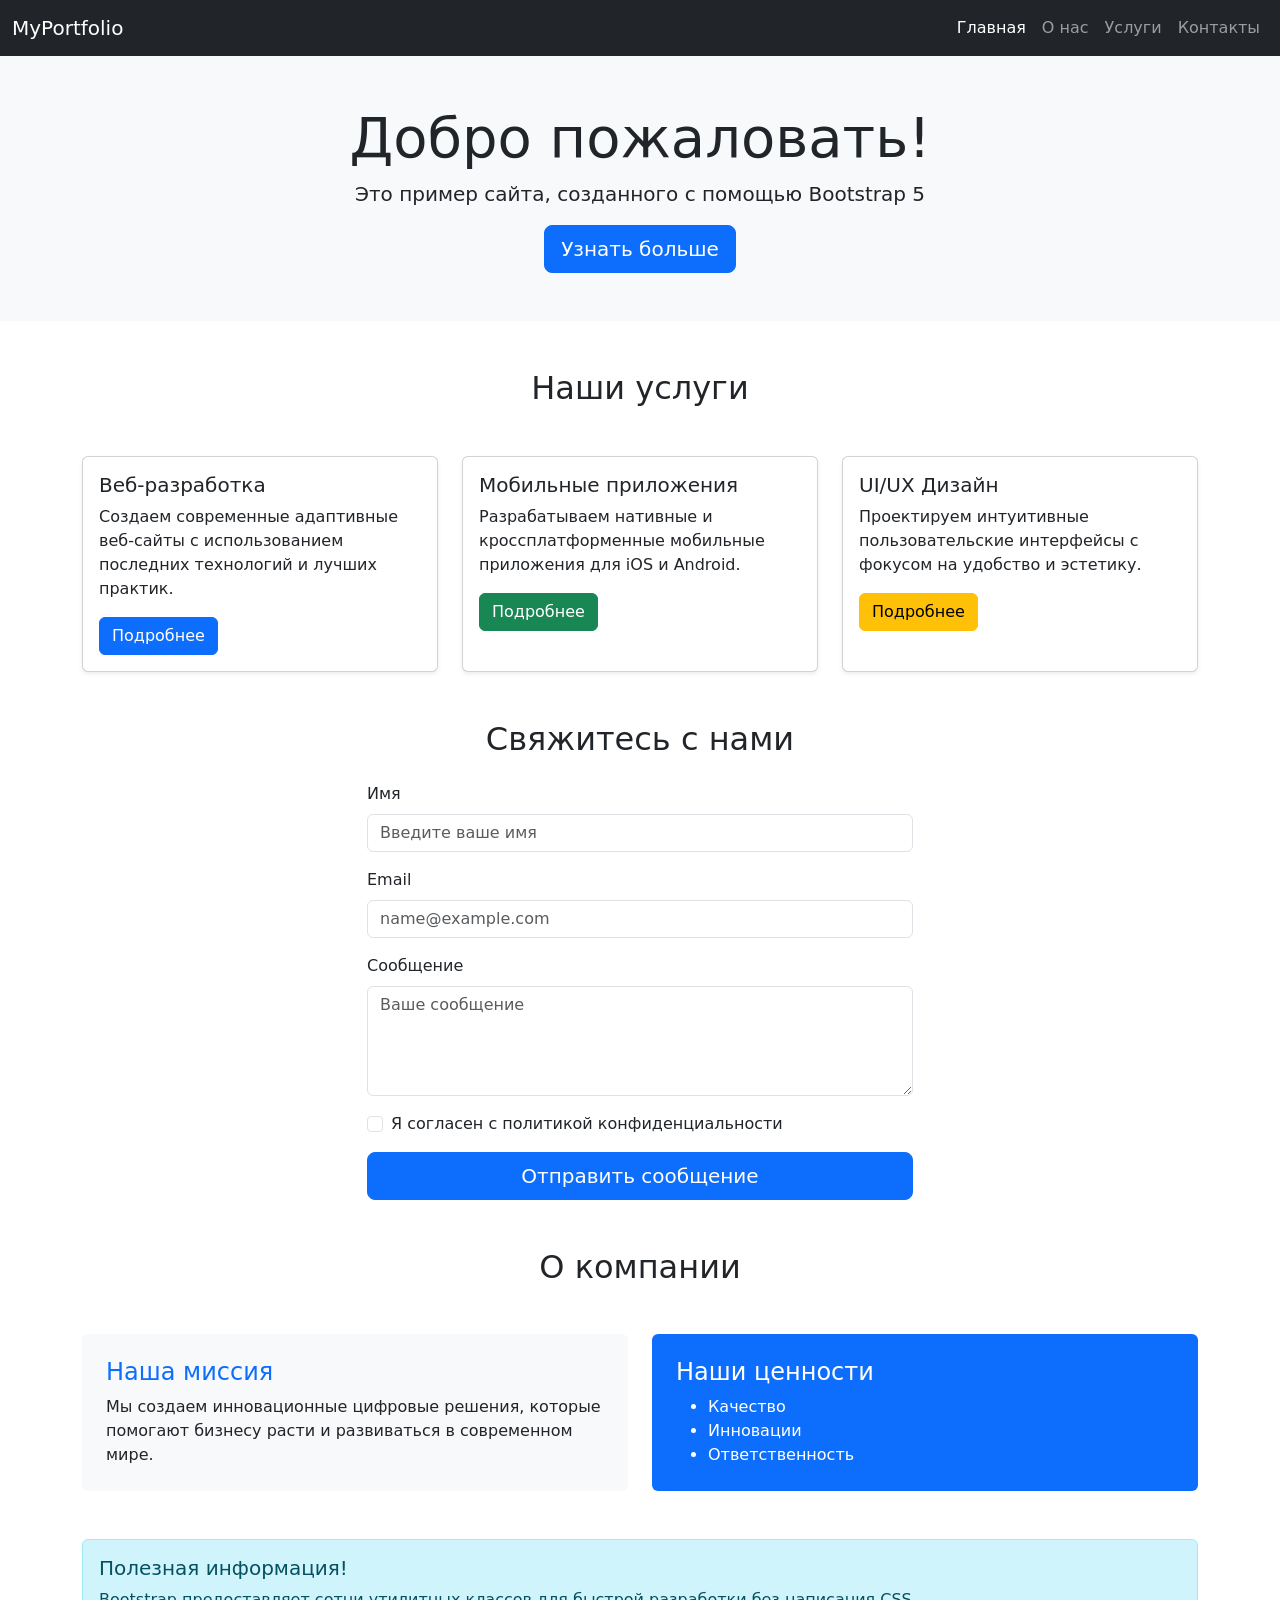
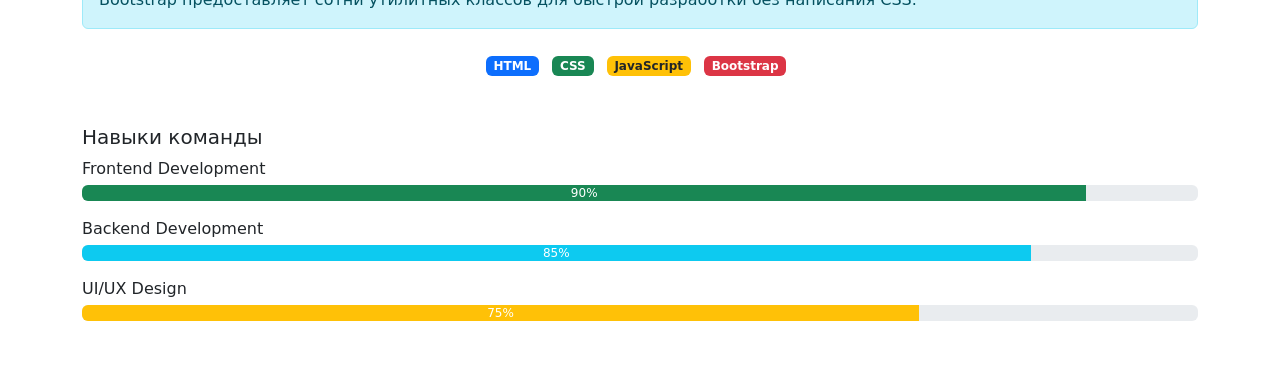
==== index.html @ 0403a4ef "Step 7: Bootstrap utility classes" ====
<!DOCTYPE html>
<html lang="ru">

<head>
    <meta charset="UTF-8">
    <meta name="viewport" content="width=device-width, initial-scale=1.0">
    <title>Bootstrap Lab - Leontev</title>
    <link href="https://cdn.jsdelivr.net/npm/bootstrap@5.3.8/dist/css/bootstrap.min.css" rel="stylesheet" integrity="sha384-
sRIl4kxILFvY47J16cr9ZwB07vP4J8+LH7qKQnuqkuIAvNWLzeN8tE5YBujZqJLB" crossorigin="anonymous" />
    <link rel="stylesheet" href="custom.css" />
</head>

<body>
    <!-- Навигационная панель -->
    <nav class="navbar navbar-expand-lg navbar-dark bg-dark">
        <div class="container-fluid">
            <a class="navbar-brand" href="#">MyPortfolio</a>
            <!-- Кнопка для мобильного меню -->
            <button class="navbar-toggler" type="button" data-bs-toggle="collapse" data-bs-target="#navbarNav"
                aria-controls="navbarNav" aria-expanded="false" aria-label="Toggle navigation">
                <span class="navbar-toggler-icon"></span>
            </button>
            <!-- Пункты меню -->
            <div class="collapse navbar-collapse" id="navbarNav">
                <ul class="navbar-nav ms-auto">
                    <li class="nav-item">
                        <a class="nav-link active" href="#home">Главная</a>
                    </li>
                    <li class="nav-item">
                        <a class="nav-link" href="#about">О нас</a>
                    </li>
                    <li class="nav-item">
                        <a class="nav-link" href="#services">Услуги</a>
                    </li>
                    <li class="nav-item">
                        <a class="nav-link" href="#contact">Контакты</a>
                    </li>
                </ul>
            </div>
        </div>
    </nav>
    <!-- Hero секция -->
    <div class="container-fluid bg-light py-5" id="home">
        <div class="container text-center">
            <h1 class="display-4">Добро пожаловать!</h1>
            <p class="lead">Это пример сайта, созданного с помощью Bootstrap 5</p>
            <button class="btn btn-primary btn-lg">Узнать больше</button>
        </div>
    </div>
    <!-- Секция с карточками -->
    <div class="container my-5" id="services">
        <h2 class="text-center mb-5">Наши услуги</h2>
        <div class="row g-4">
            <!-- Карточка 1 -->
            <div class="col-12 col-md-6 col-lg-4">
                <div class="card h-100 shadow-sm">
                    <div class="card-body">
                        <h5 class="card-title">Веб-разработка</h5>
                        <p class="card-text">
                            Создаем современные адаптивные веб-сайты с использованием
                            последних технологий и лучших практик.
                        </p>
                        <a href="#" class="btn btn-primary">Подробнее</a>
                    </div>
                </div>
            </div>
            <!-- Карточка 2 -->
            <div class="col-12 col-md-6 col-lg-4">
                <div class="card h-100 shadow-sm">
                    <div class="card-body">
                        <h5 class="card-title">Мобильные приложения</h5>
                        <p class="card-text">
                            Разрабатываем нативные и кроссплатформенные мобильные приложения
                            для iOS и Android.
                        </p>
                        <a href="#" class="btn btn-success">Подробнее</a>
                    </div>
                </div>
            </div>
            <!-- Карточка 3 -->
            <div class="col-12 col-md-6 col-lg-4">
                <div class="card h-100 shadow-sm">
                    <div class="card-body">
                        <h5 class="card-title">UI/UX Дизайн</h5>
                        <p class="card-text">
                            Проектируем интуитивные пользовательские интерфейсы с фокусом на
                            удобство и эстетику.
                        </p>
                        <a href="#" class="btn btn-warning">Подробнее</a>
                    </div>
                </div>
            </div>
        </div>
    </div>
    <!-- Секция с формой -->
    <div class="container my-5" id="contact">
        <div class="row justify-content-center">
            <div class="col-lg-6">
                <h2 class="text-center mb-4">Свяжитесь с нами</h2>
                <form id="contactForm" class="needs-validation" novalidate>
                    <!-- Имя -->
                    <div class="mb-3">
                        <label for="name" class="form-label">Имя</label>
                        <input type="text" class="form-control" id="name" placeholder="Введите ваше имя" required />
                        <div class="invalid-feedback">Пожалуйста, введите ваше имя</div>
                    </div>
                    <!-- Email -->
                    <div class="mb-3">
                        <label for="email" class="form-label">Email</label>
                        <input type="email" class="form-control" id="email" placeholder="name@example.com" required />
                        <div class="invalid-feedback">
                            Пожалуйста, введите корректный email
                        </div>
                    </div>
                    <!-- Сообщение -->
                    <div class="mb-3">
                        <label for="message" class="form-label">Сообщение</label>
                        <textarea class="form-control" id="message" rows="4" placeholder="Ваше сообщение"
                            required></textarea>
                        <div class="invalid-feedback">Пожалуйста, введите сообщение</div>
                    </div>
                    <!-- Checkbox -->
                    <div class="mb-3 form-check">
                        <input type="checkbox" class="form-check-input" id="agree" required />
                        <label class="form-check-label" for="agree">
                            Я согласен с политикой конфиденциальности
                        </label>
                        <div class="invalid-feedback">
                            Вы должны согласиться с условиями
                        </div>
                    </div>
                    <!-- Кнопка отправки -->
                    <div class="d-grid">
                        <button type="submit" class="btn btn-primary btn-lg">
                            Отправить сообщение
                        </button>
                    </div>
                </form>
            </div>
        </div>
    </div>

    <!-- Секция утилитных классов -->
    <div class="container my-5" id="about">
        <h2 class="text-center mb-5">О компании</h2>
        <!-- Отступы и выравнивание -->
        <div class="row">
            <div class="col-md-6 mb-4">
                <div class="p-4 bg-light rounded">
                    <h4 class="text-primary">Наша миссия</h4>
                    <p class="mb-0">
                        Мы создаем инновационные цифровые решения, которые помогают
                        бизнесу расти и развиваться в современном мире.
                    </p>
                </div>
            </div>
            <div class="col-md-6 mb-4">
                <div class="p-4 bg-primary text-white rounded">
                    <h4>Наши ценности</h4>
                    <ul class="mb-0">
                        <li>Качество</li>
                        <li>Инновации</li>
                        <li>Ответственность</li>
                    </ul>
                </div>
            </div>
        </div>
        <!-- Примеры утилитных классов -->
        <div class="alert alert-info mt-4" role="alert">
            <h5 class="alert-heading">Полезная информация!</h5>
            <p class="mb-0">
                Bootstrap предоставляет сотни утилитных классов для быстрой разработки
                без написания CSS.
            </p>
        </div>
        <!-- Бейджи и кнопки -->
        <div class="text-center mt-4">
            <span class="badge bg-primary me-2">HTML</span>
            <span class="badge bg-success me-2">CSS</span>
            <span class="badge bg-warning text-dark me-2">JavaScript</span>
            <span class="badge bg-danger me-2">Bootstrap</span>
        </div>
        <!-- Прогресс-бары -->
        <div class="mt-5">
            <h5>Навыки команды</h5>
            <div class="mb-3">
                <label class="mb-1">Frontend Development</label>
                <div class="progress">
                    <div class="progress-bar bg-success" role="progressbar" style="width: 90%" aria-valuenow="90"
                        aria-valuemin="0" aria-valuemax="100">
                        90%
                    </div>
                </div>
            </div>
            <div class="mb-3">
                <label class="mb-1">Backend Development</label>
                <div class="progress">
                    <div class="progress-bar bg-info" role="progressbar" style="width: 85%" aria-valuenow="85"
                        aria-valuemin="0" aria-valuemax="100">
                        85%
                    </div>
                </div>
            </div>
            <div class="mb-3">
                <label class="mb-1">UI/UX Design</label>
                <div class="progress">
                    <div class="progress-bar bg-warning" role="progressbar" style="width: 75%" aria-valuenow="75"
                        aria-valuemin="0" aria-valuemax="100">
                        75%
                    </div>
                </div>
            </div>
        </div>
    </div>

    <script src="https://cdn.jsdelivr.net/npm/bootstrap@5.3.8/dist/js/bootstrap.bundle.min.js" integrity="sha384-
FKyoEForCGlyvwx9Hj09JcYn3nv7wiPVlz7YYwJrWVcXK/BmnVDxM+D2scQbITxI" crossorigin="anonymous"></script>
    <script>
        // Валидация формы Bootstrap
        (function () {
            "use strict";
            const form = document.getElementById("contactForm");
            form.addEventListener(
                "submit",
                function (event) {
                    if (!form.checkValidity()) {
                        event.preventDefault();
                        event.stopPropagation();
                    } else {
                        event.preventDefault();
                        alert("Форма успешно отправлена!");
                        form.reset();
                        form.classList.remove("was-validated");
                    }
                    form.classList.add("was-validated");
                },
                false
            );
        })();
    </script>
</body>

</html>
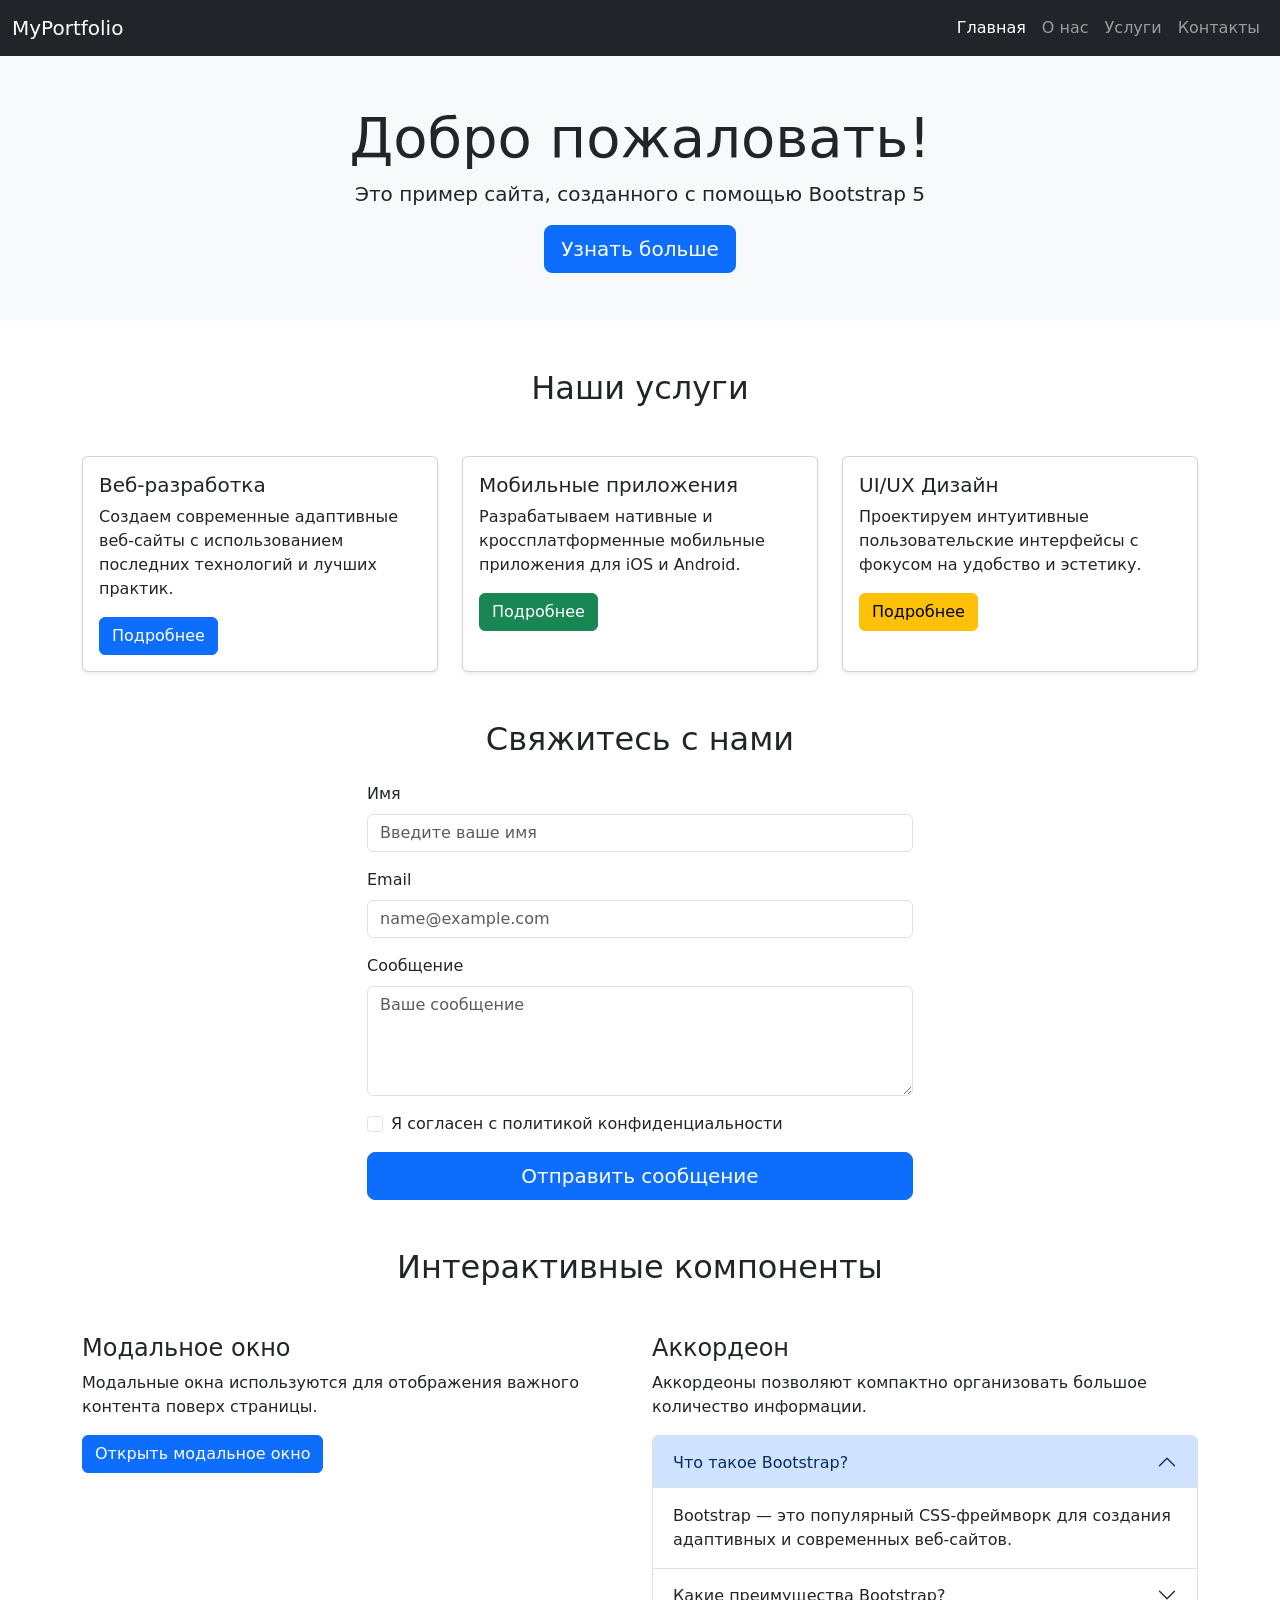
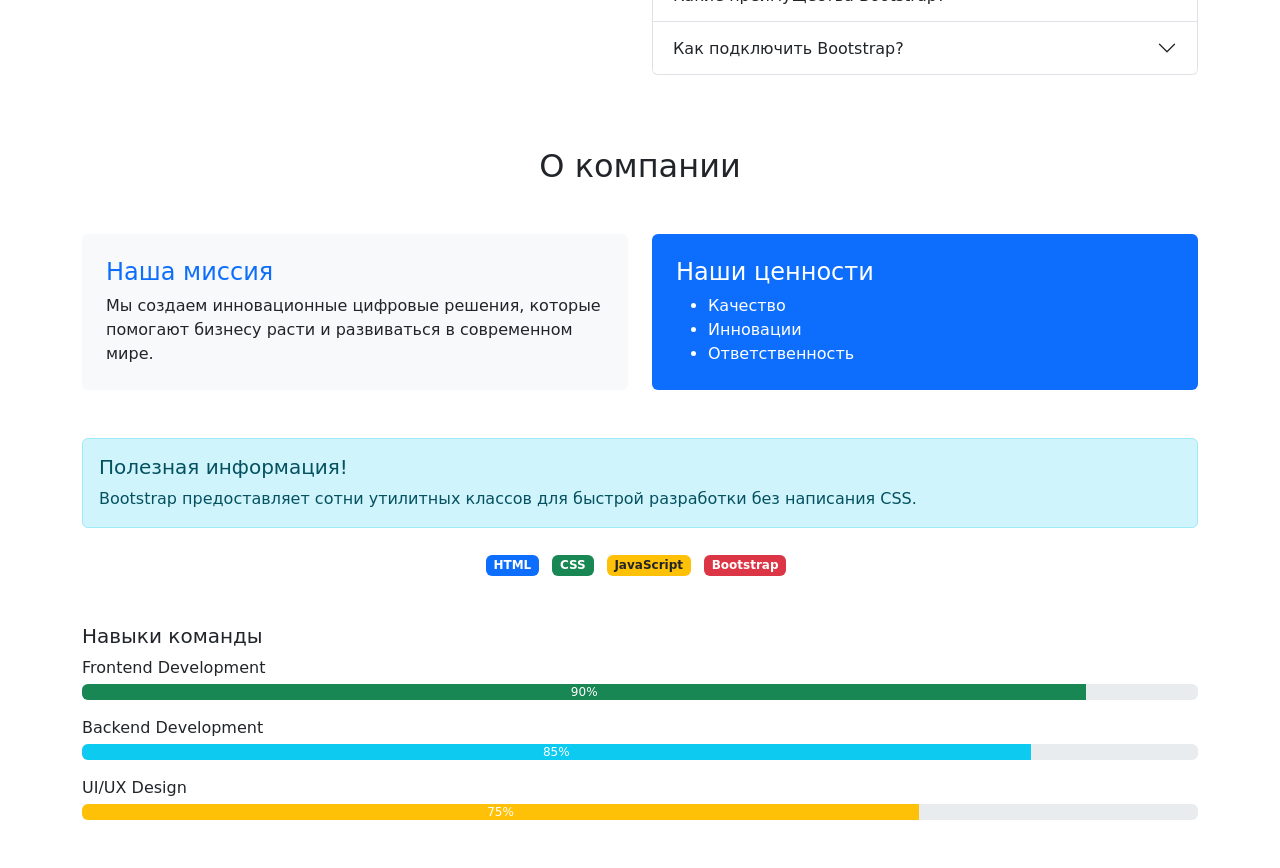
==== commit 0949fbf0: "Step 8: Bootstrap modal and accordion" ====
--- a/index.html
+++ b/index.html
@@ -140,6 +140,110 @@
         </div>
     </div>
 
+    <!-- Секция с модальным окном и аккордеоном -->
+    <div class="container my-5">
+        <h2 class="text-center mb-5">Интерактивные компоненты</h2>
+        <div class="row">
+            <!-- Модальное окно -->
+            <div class="col-md-6 mb-4">
+                <h4>Модальное окно</h4>
+                <p>
+                    Модальные окна используются для отображения важного контента поверх
+                    страницы.
+                </p>
+                <!-- Кнопка открытия модального окна -->
+                <button type="button" class="btn btn-primary" data-bs-toggle="modal" data-bs-target="#exampleModal">
+                    Открыть модальное окно
+                </button>
+                <!-- Само модальное окно -->
+                <div class="modal fade" id="exampleModal" tabindex="-1" aria-labelledby="exampleModalLabel"
+                    aria-hidden="true">
+                    <div class="modal-dialog modal-dialog-centered">
+                        <div class="modal-content">
+                            <div class="modal-header">
+                                <h5 class="modal-title" id="exampleModalLabel">
+                                    Добро пожаловать!
+                                </h5>
+                                <button type="button" class="btn-close" data-bs-dismiss="modal"
+                                    aria-label="Close"></button>
+                            </div>
+                            <div class="modal-body">
+                                Это пример модального окна Bootstrap. Здесь может быть любой
+                                контент: текст, формы, изображения.
+                            </div>
+                            <div class="modal-footer">
+                                <button type="button" class="btn btn-secondary" data-bs-dismiss="modal">
+                                    Закрыть
+                                </button>
+                                <button type="button" class="btn btn-primary">
+                                    Сохранить изменения
+                                </button>
+                            </div>
+                        </div>
+                    </div>
+                </div>
+            </div>
+            <!-- Аккордеон -->
+            <div class="col-md-6 mb-4">
+                <h4>Аккордеон</h4>
+                <p>
+                    Аккордеоны позволяют компактно организовать большое количество
+                    информации.
+                </p>
+                <div class="accordion" id="accordionExample">
+                    <!-- Элемент 1 -->
+                    <div class="accordion-item">
+                        <h2 class="accordion-header" id="headingOne">
+                            <button class="accordion-button" type="button" data-bs-toggle="collapse"
+                                data-bs-target="#collapseOne" aria-expanded="true" aria-controls="collapseOne">
+                                Что такое Bootstrap?
+                            </button>
+                        </h2>
+                        <div id="collapseOne" class="accordion-collapse collapse show" aria-labelledby="headingOne"
+                            data-bs-parent="#accordionExample">
+                            <div class="accordion-body">
+                                Bootstrap — это популярный CSS-фреймворк для создания
+                                адаптивных и современных веб-сайтов.
+                            </div>
+                        </div>
+                    </div>
+                    <!-- Элемент 2 -->
+                    <div class="accordion-item">
+                        <h2 class="accordion-header" id="headingTwo">
+                            <button class="accordion-button collapsed" type="button" data-bs-toggle="collapse"
+                                data-bs-target="#collapseTwo" aria-expanded="false" aria-controls="collapseTwo">
+                                Какие преимущества Bootstrap?
+                            </button>
+                        </h2>
+                        <div id="collapseTwo" class="accordion-collapse collapse" aria-labelledby="headingTwo"
+                            data-bs-parent="#accordionExample">
+                            <div class="accordion-body">
+                                Быстрая разработка, готовые компоненты, адаптивность,
+                                кроссбраузерность и большое сообщество разработчиков.
+                            </div>
+                        </div>
+                    </div>
+                    <!-- Элемент 3 -->
+                    <div class="accordion-item">
+                        <h2 class="accordion-header" id="headingThree">
+                            <button class="accordion-button collapsed" type="button" data-bs-toggle="collapse"
+                                data-bs-target="#collapseThree" aria-expanded="false" aria-controls="collapseThree">
+                                Как подключить Bootstrap?
+                            </button>
+                        </h2>
+                        <div id="collapseThree" class="accordion-collapse collapse" aria-labelledby="headingThree"
+                            data-bs-parent="#accordionExample">
+                            <div class="accordion-body">
+                                Bootstrap можно подключить через CDN (быстро) или установить
+                                локально через npm (для продакшн-проектов).
+                            </div>
+                        </div>
+                    </div>
+                </div>
+            </div>
+        </div>
+    </div>
+
     <!-- Секция утилитных классов -->
     <div class="container my-5" id="about">
         <h2 class="text-center mb-5">О компании</h2>
@@ -212,6 +316,7 @@
             </div>
         </div>
     </div>
+
 
     <script src="https://cdn.jsdelivr.net/npm/bootstrap@5.3.8/dist/js/bootstrap.bundle.min.js" integrity="sha384-
 FKyoEForCGlyvwx9Hj09JcYn3nv7wiPVlz7YYwJrWVcXK/BmnVDxM+D2scQbITxI" crossorigin="anonymous"></script>
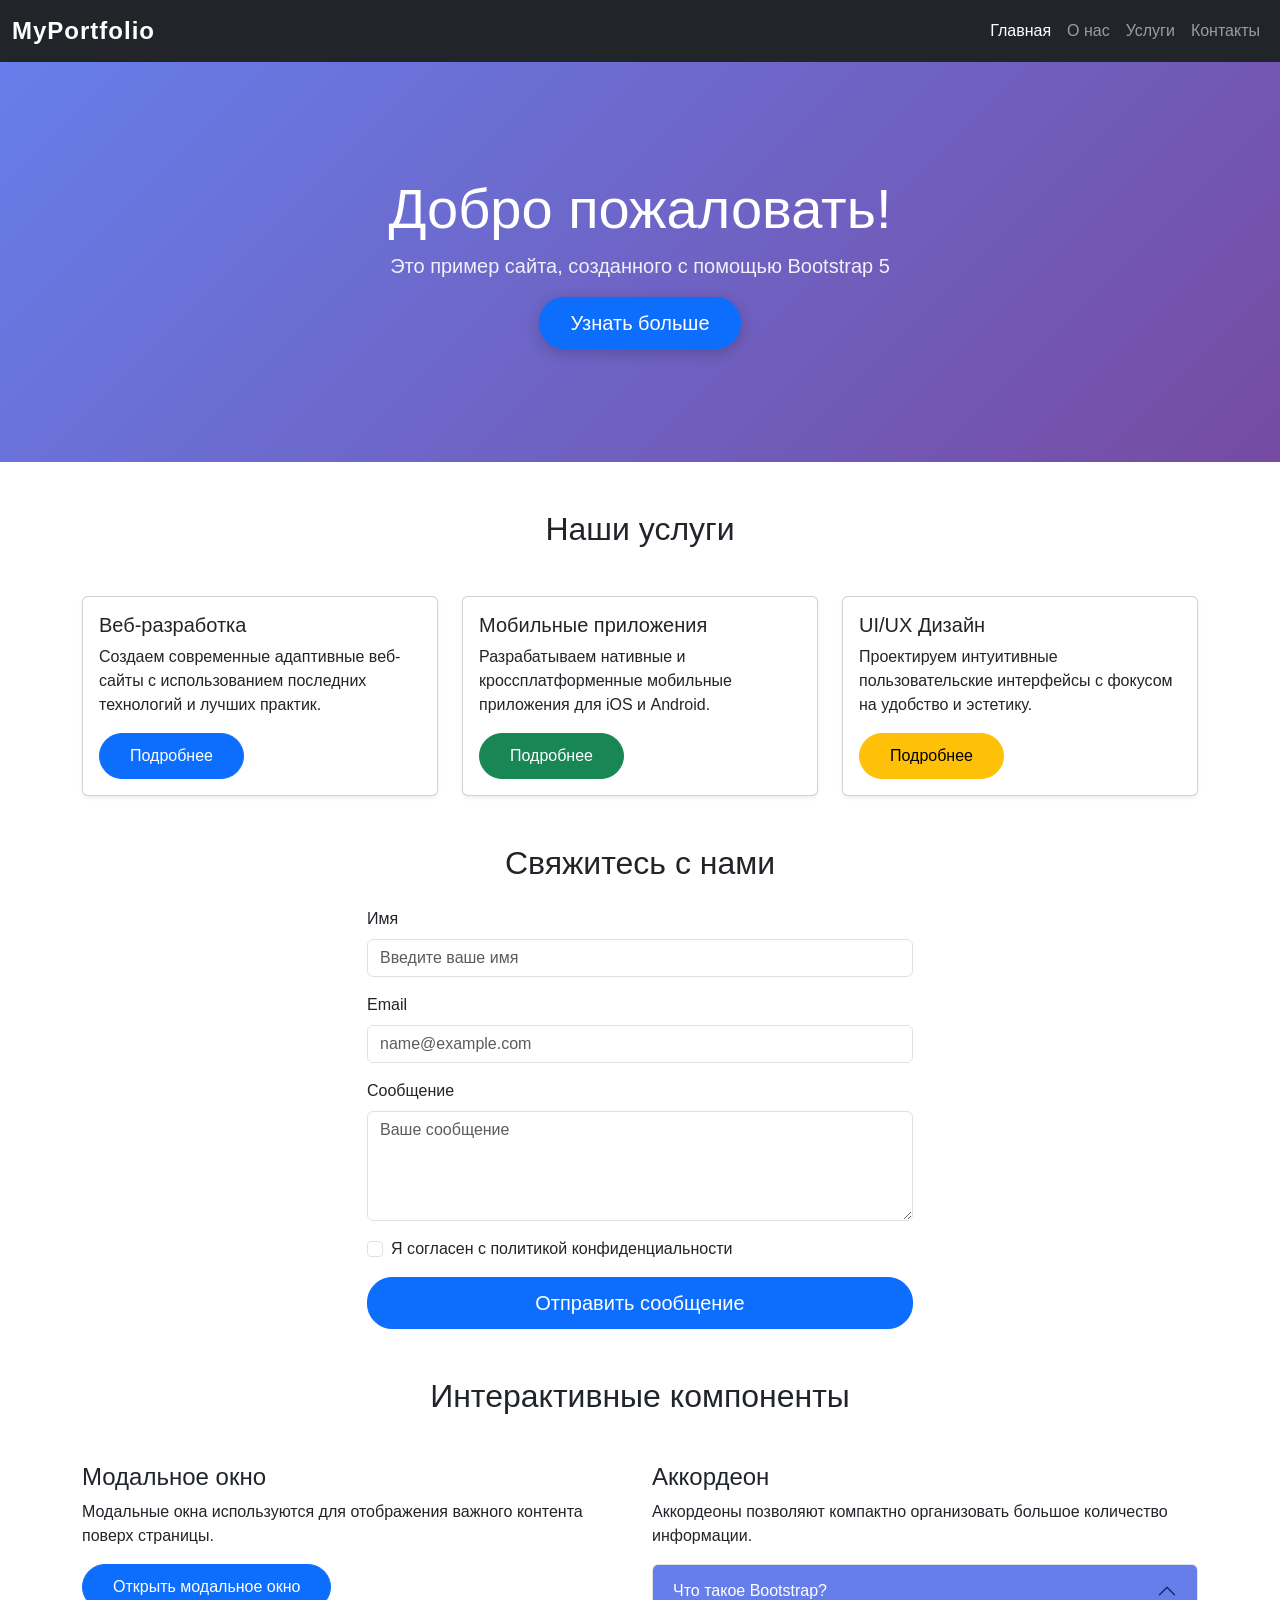
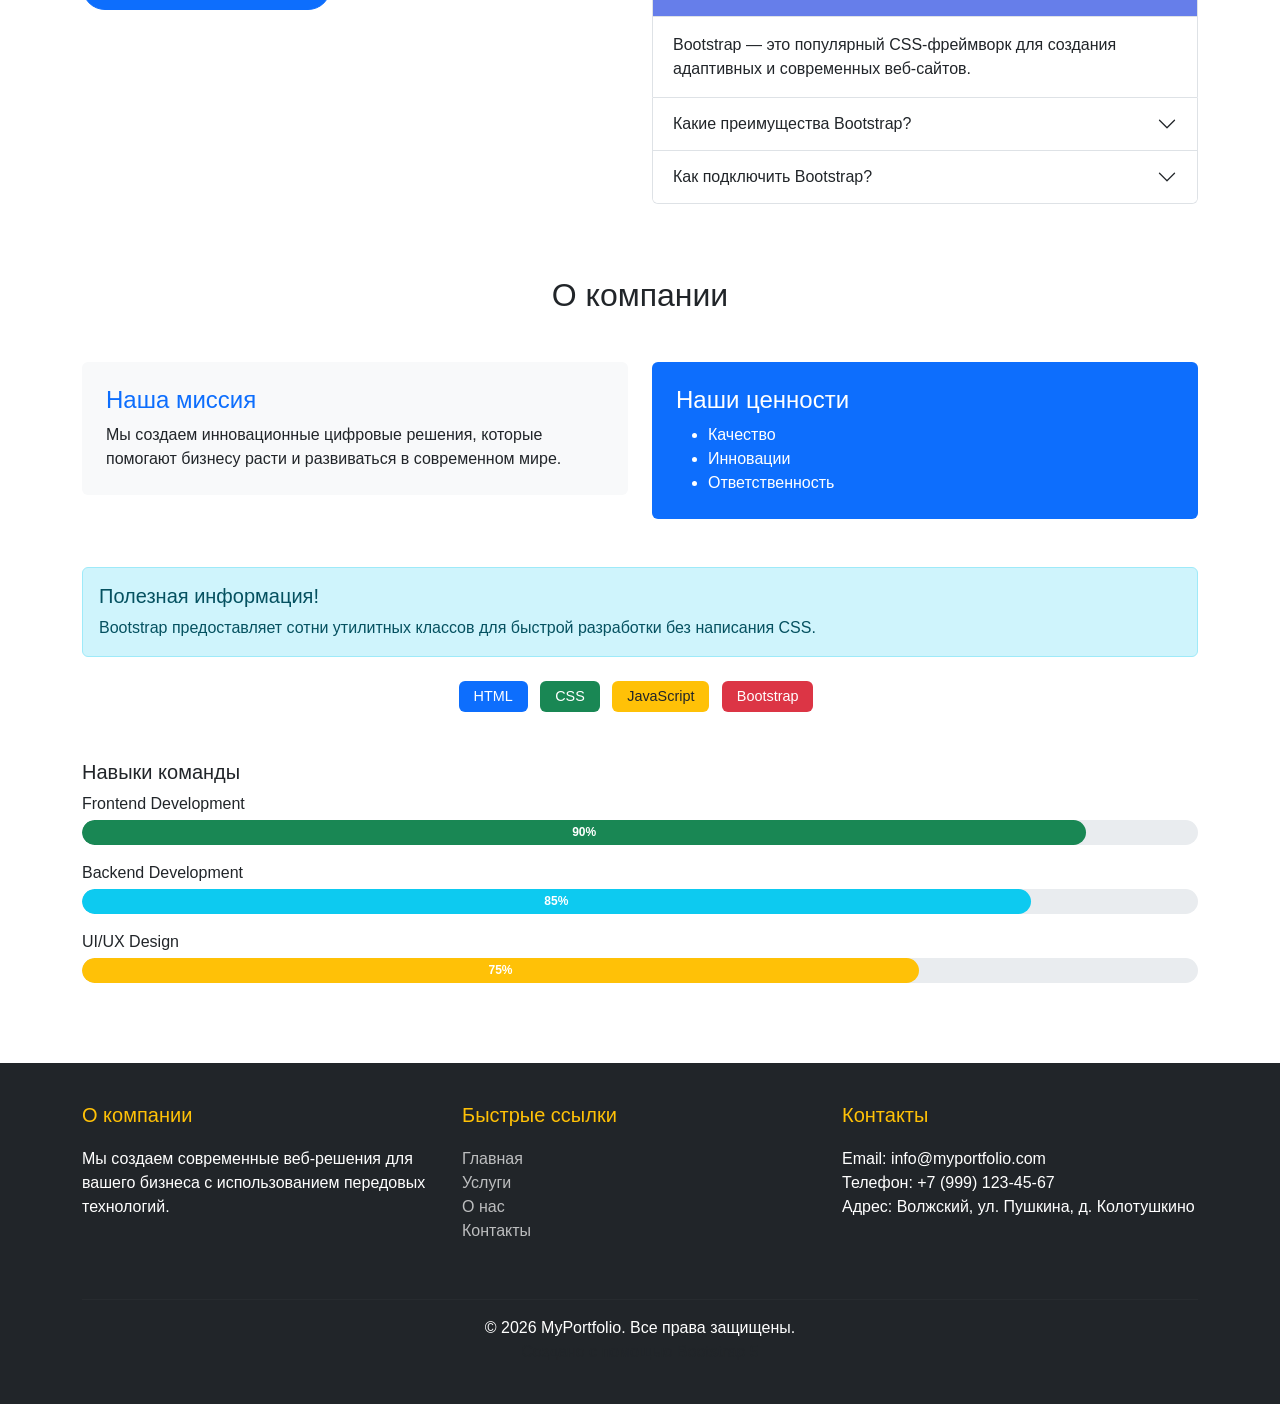
==== commit 118e9b04: "Step 9: custom CSS styles for Bootstrap" ====
--- a/index.html
+++ b/index.html
@@ -316,7 +316,42 @@
             </div>
         </div>
     </div>
-
+    <!-- Футер -->
+    <footer>
+        <div class="container">
+            <div class="row">
+                <div class="col-md-4 mb-4">
+                    <h5>О компании</h5>
+                    <p>
+                        Мы создаем современные веб-решения для вашего бизнеса с
+                        использованием передовых технологий.
+                    </p>
+                </div>
+                <div class="col-md-4 mb-4">
+                    <h5>Быстрые ссылки</h5>
+                    <ul class="list-unstyled">
+                        <li><a href="#home">Главная</a></li>
+                        <li><a href="#services">Услуги</a></li>
+                        <li><a href="#about">О нас</a></li>
+                        <li><a href="#contact">Контакты</a></li>
+                    </ul>
+                </div>
+                <div class="col-md-4 mb-4">
+                    <h5>Контакты</h5>
+                    <ul class="list-unstyled">
+                        <li>Email: info@myportfolio.com</li>
+                        <li>Телефон: +7 (999) 123-45-67</li>
+                        <li>Адрес: Волжский, ул. Пушкина, д. Колотушкино</li>
+                    </ul>
+                </div>
+            </div>
+            <hr style="border-color: rgba(255, 255, 255, 0.1)" />
+            <div class="text-center mt-3">
+                <p class="mb-0">&copy; 2026 MyPortfolio. Все права защищены.</p>
+                <p class="mb-0 text-muted">Создано с помощью Bootstrap 5</p>
+            </div>
+        </div>
+    </footer>
 
     <script src="https://cdn.jsdelivr.net/npm/bootstrap@5.3.8/dist/js/bootstrap.bundle.min.js" integrity="sha384-
 FKyoEForCGlyvwx9Hj09JcYn3nv7wiPVlz7YYwJrWVcXK/BmnVDxM+D2scQbITxI" crossorigin="anonymous"></script>
--- a/custom.css
+++ b/custom.css
@@ -0,0 +1,125 @@
+.card {
+    transition: transform 0.3s ease;
+}
+
+.card:hover {
+    transform: scale(1.05);
+}
+/* Общие стили */
+body {
+font-family: "Segoe UI", Tahoma, Geneva, Verdana, sans-serif;
+}
+/* Кастомные цвета для навбара */
+.navbar-brand {
+font-weight: bold;
+font-size: 1.5rem;
+letter-spacing: 1px;
+}
+.navbar-dark .navbar-nav .nav-link:hover {
+color: #ffc107 !important;
+transition: color 0.3s ease;
+}
+/* Улучшение Hero-секции */
+#home {
+background: linear-gradient(135deg, #667eea 0%, #764ba2 100%);
+color: white;
+min-height: 400px;
+display: flex;
+align-items: center;
+}
+#home h1 {
+color: white;
+}
+#home .lead {
+color: rgba(255, 255, 255, 0.9);
+}
+#home .btn {
+box-shadow: 0 4px 15px rgba(0, 0, 0, 0.2);
+transition: transform 0.3s ease;
+}
+#home .btn:hover {
+transform: translateY(-3px);
+box-shadow: 0 6px 20px rgba(0, 0, 0, 0.3);
+}
+/* Анимация для карточек */
+.card {
+transition: transform 0.3s ease, box-shadow 0.3s ease;
+}
+.card:hover {
+transform: translateY(-10px);
+box-shadow: 0 10px 30px rgba(0, 0, 0, 0.15) !important;
+}
+/* Стилизация кнопок */
+.btn {
+border-radius: 25px;
+padding: 10px 30px;
+font-weight: 500;
+transition: all 0.3s ease;
+}
+/* Улучшение формы */
+.form-control:focus {
+border-color: #667eea;
+box-shadow: 0 0 0 0.2rem rgba(102, 126, 234, 0.25);
+}
+/* Анимация для бейджей */
+.badge {
+padding: 8px 15px;
+font-size: 0.9rem;
+font-weight: 500;
+transition: transform 0.2s ease;
+}
+.badge:hover {
+transform: scale(1.1);
+cursor: pointer;
+}
+/* Стилизация прогресс-баров */
+.progress {
+height: 25px;
+border-radius: 15px;
+background-color: #e9ecef;
+}
+.progress-bar {
+border-radius: 15px;
+font-weight: bold;
+line-height: 25px;
+}
+/* Улучшение аккордеона */
+.accordion-button:not(.collapsed) {
+background-color: #667eea;
+color: white;
+}
+.accordion-button:focus {
+box-shadow: none;
+border-color: #667eea;
+}
+/* Футер */
+footer {
+background-color: #212529;
+color: white;
+padding: 40px 0;
+margin-top: 80px;
+}
+footer h5 {
+color: #ffc107;
+margin-bottom: 20px;
+}
+footer a {
+color: rgba(255, 255, 255, 0.7);
+text-decoration: none;
+transition: color 0.3s ease;
+}
+footer a:hover {
+color: #ffc107;
+}
+/* Адаптивность */
+@media (max-width: 768px) {
+#home {
+min-height: 300px;
+}
+#home h1 {
+font-size: 2rem;
+}
+.card {
+margin-bottom: 20px;
+}
+}
